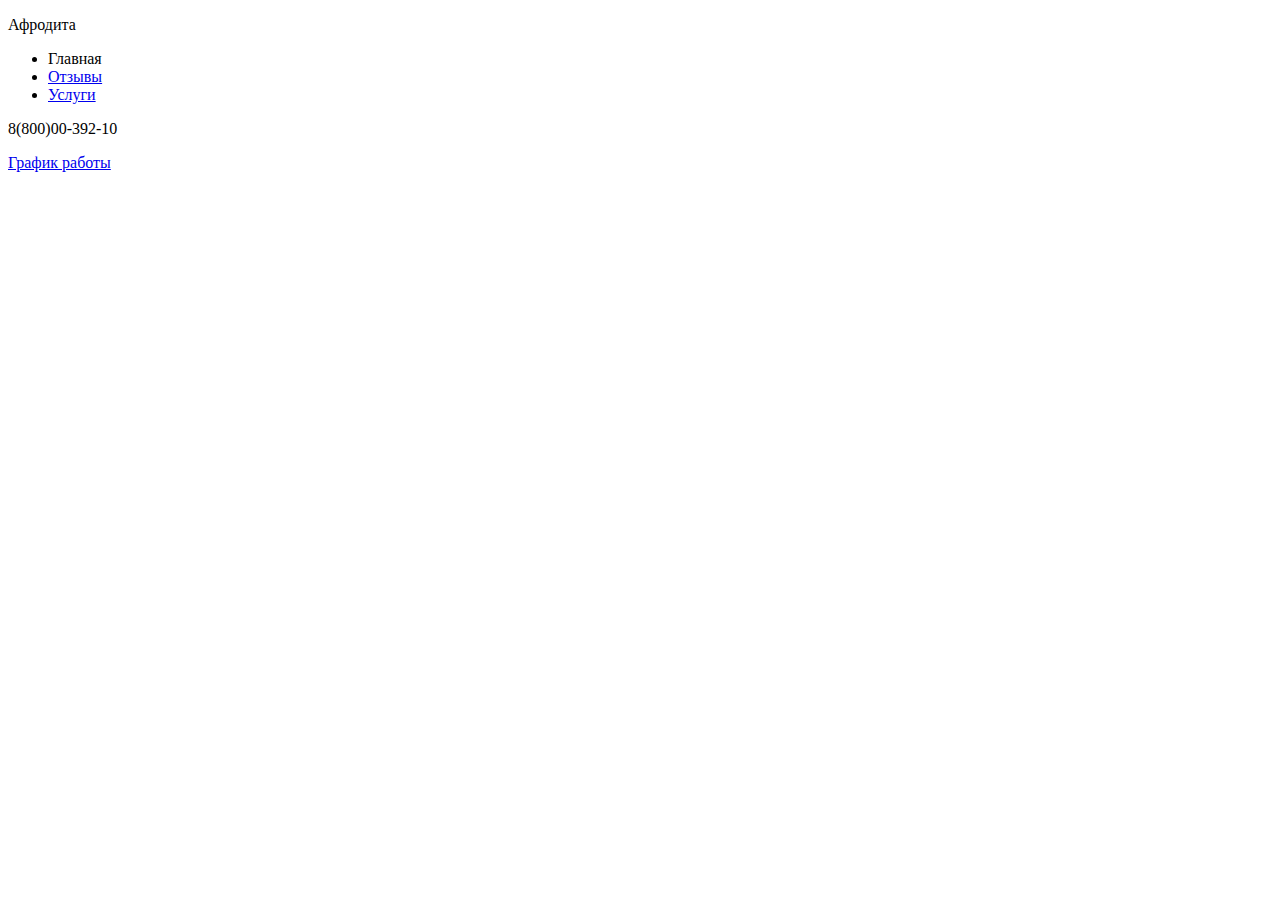
==== Afrodita/index.html @ c86692dd "+ fonts" ====
<!DOCTYPE html>
<html lang="ru">
<head>
    <meta charset="UTF-8">
    <title>Afrodita Fitness Club</title>
</head>
<body>
    <header>
        <p>Афродита</p>
        <nav>
            
            <ul>
                <li>Главная</li>
                <li><a href="comments.html">Отзывы</a></li>
                <li><a href="servises.html">Услуги</a></li>
            </ul>
        </nav>
        <div class="contacts">
            <p>8(800)00-392-10</p>
            <a href="#">График работы</a>
        </div>
    </header>
    


    <main>
        <!---->
    </maim>



    <footer>
        <!---->
    </footer>
</body>
</html>
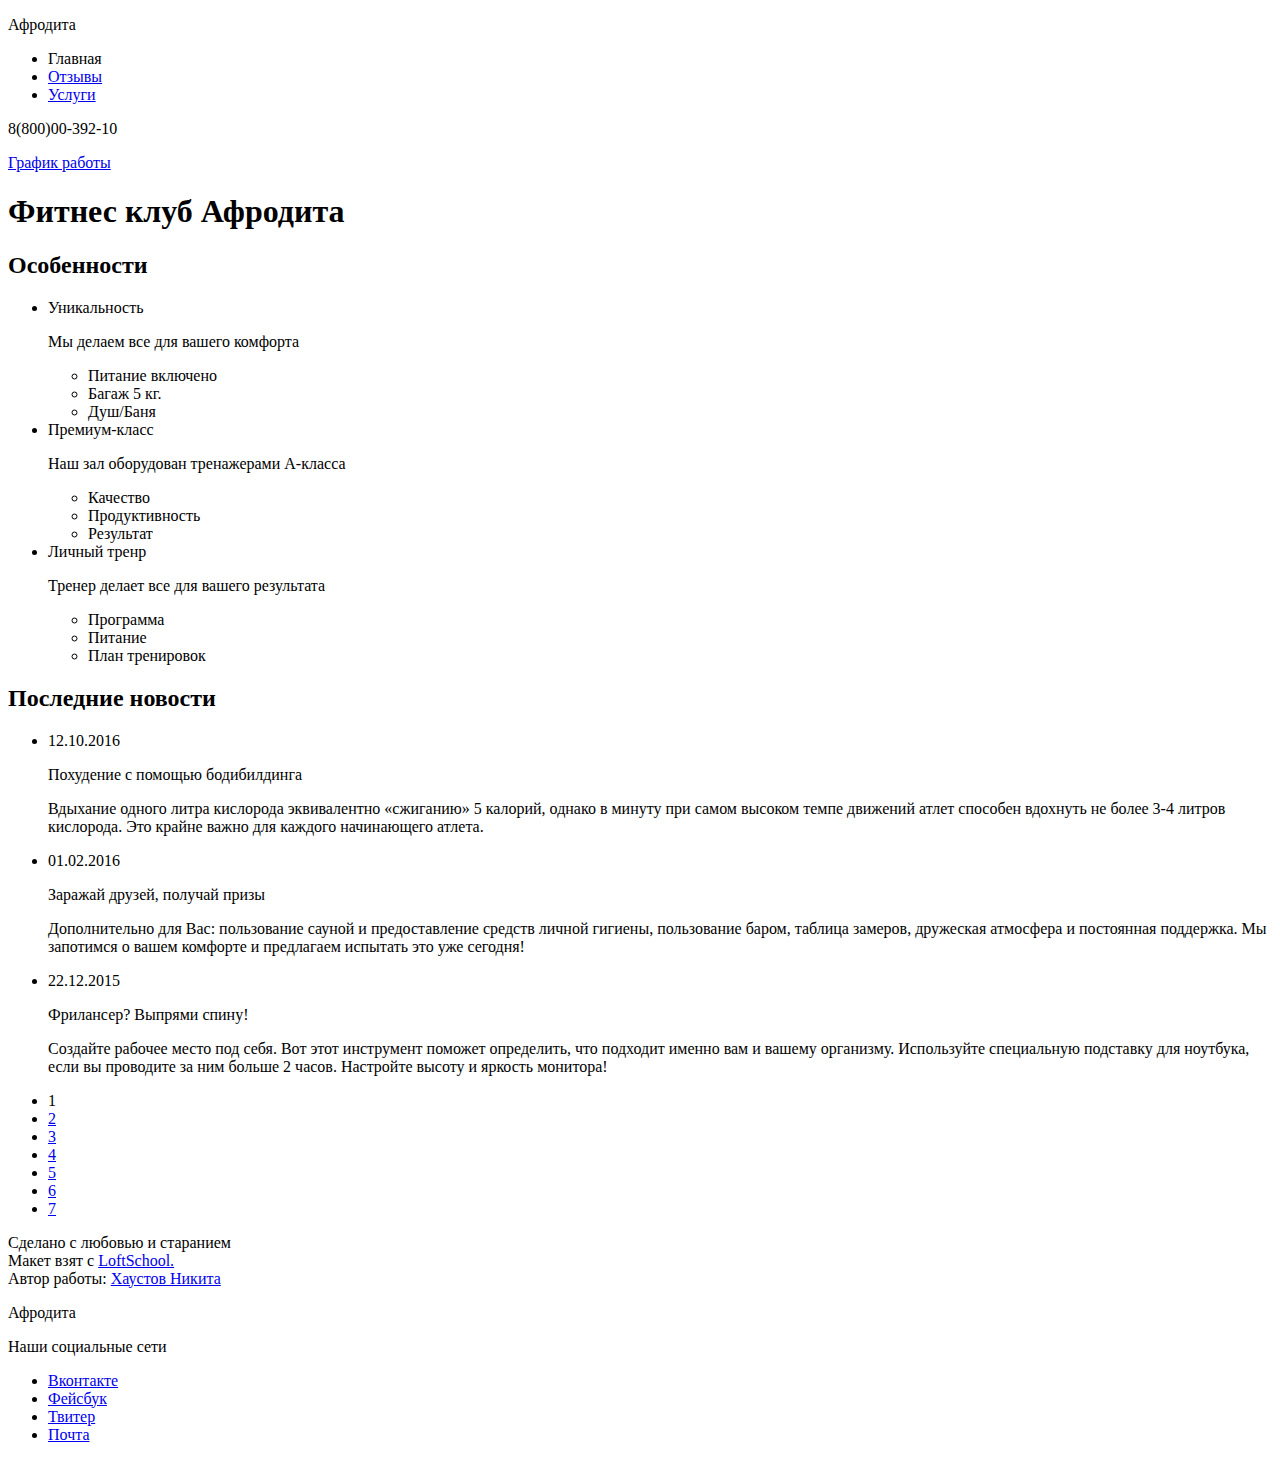
==== commit 50fc42dc: "markup" ====
--- a/Afrodita/index.html
+++ b/Afrodita/index.html
@@ -2,35 +2,120 @@
 <html lang="ru">
 <head>
     <meta charset="UTF-8">
+    <link href="https://fonts.googleapis.com/css2?family=Roboto:ital,wght@0,300;0,700;1,400&display=swap" rel="stylesheet">
     <title>Afrodita Fitness Club</title>
+    
 </head>
 <body>
     <header>
+        <div class="wrapper">
         <p>Афродита</p>
         <nav>
             
             <ul>
                 <li>Главная</li>
                 <li><a href="comments.html">Отзывы</a></li>
-                <li><a href="servises.html">Услуги</a></li>
+                <li><a href="services.html">Услуги</a></li>
             </ul>
         </nav>
         <div class="contacts">
             <p>8(800)00-392-10</p>
             <a href="#">График работы</a>
         </div>
+        </div>
     </header>
     
 
 
     <main>
-        <!---->
+        <h1>Фитнес клуб Афродита</h1>
+        <!-- Тут будет банер -->
+
+        <section>
+        <h2>Особенности</h2>
+        
+        <ul>
+            <li>Уникальность</li>
+            <p>Мы делаем все для вашего комфорта</p>
+               <ul> 
+                <li>Питание включено</li>
+                <li>Багаж 5 кг.</li>
+                <li>Душ/Баня</li>
+                </ul>
+            
+            <li>Премиум-класс</li>
+            <p>Наш зал оборудован тренажерами А-класса</p>
+            <ul>
+                <li>Качество</li>
+                <li>Продуктивность</li>
+                <li>Результат</li>
+            </ul>
+
+            <li>Личный тренр</li>
+            <p>Тренер делает все для вашего результата</p>
+            <ul>
+                <li>Программа</li>
+                <li>Питание</li>
+                <li>План тренировок</li>
+            </ul>
+        </ul>
+        </section>
+
+        <section>
+            <h2>Последние новости</h2>
+            <ul>
+                <li>
+                    <time datetime="2016-10-12">12.10.2016</time>
+                    <p>Похудение с помощью бодибилдинга</p>
+                    <p>Вдыхание одного литра кислорода эквивалентно «сжиганию» 5 калорий, 
+                        однако в минуту при самом высоком темпе движений атлет способен вдохнуть не более 3-4 литров кислорода. 
+                        Это крайне важно для каждого начинающего атлета.</p>
+                </li>
+
+                <li>
+                    <time datetime="2016-02-01">01.02.2016</time>
+                    <p>Заражай друзей, получай призы</p>
+                    <p>Дополнительно для Вас: пользование сауной и предоставление средств личной гигиены, пользование баром, 
+                        таблица замеров, дружеская атмосфера и постоянная поддержка. Мы запотимся о вашем комфорте и предлагаем испытать это уже сегодня!</p>
+                </li>
+
+                <li>
+                    <time datetime="2015-22-12">22.12.2015</time>
+                    <p>Фрилансер? Выпрями спину!</p>
+                    <p>Создайте рабочее место под себя. Вот этот инструмент поможет определить, что подходит именно вам и вашему организму. 
+                        Используйте специальную подставку для ноутбука, если вы проводите за ним больше 2 часов. Настройте высоту и яркость монитора! </p>
+                </li>
+            </ul>
+        </section>
+        <ul class="pagination-list">
+            <li class="pagination-item-current"><a>1</a></li>
+            <li class="pagination-item"><a href="#">2</a></li>
+            <li class="pagination-item"><a href="#">3</a></li>
+            <li class="pagination-item"><a href="#">4</a></li>
+            <li class="pagination-item"><a href="#">5</a></li>
+            <li class="pagination-item"><a href="#">6</a></li>
+            <li class="pagination-item"><a href="#">7</a></li>
+          </ul>
     </maim>
 
 
 
     <footer>
-        <!---->
+        <p>
+            Сделано с любовью и старанием<br>
+            Макет взят с <a href="https://loftschool.com/">LoftSchool.</a><br>
+            Автор работы: <a href="https://www.instagram.com/knockylone/">Хаустов Никита</a>    
+        </p>
+        <p>Афродита</p>
+        <div>
+        <p>Наши социальные сети</p>
+        <ul>
+            <li><a href="#">Вконтакте</a></li>
+            <li><a href="#">Фейсбук</a></li>
+            <li><a href="#">Твитер</a></li>
+            <li><a href="#">Почта</a></li>
+        </ul>
+        </div>
     </footer>
 </body>
 </html>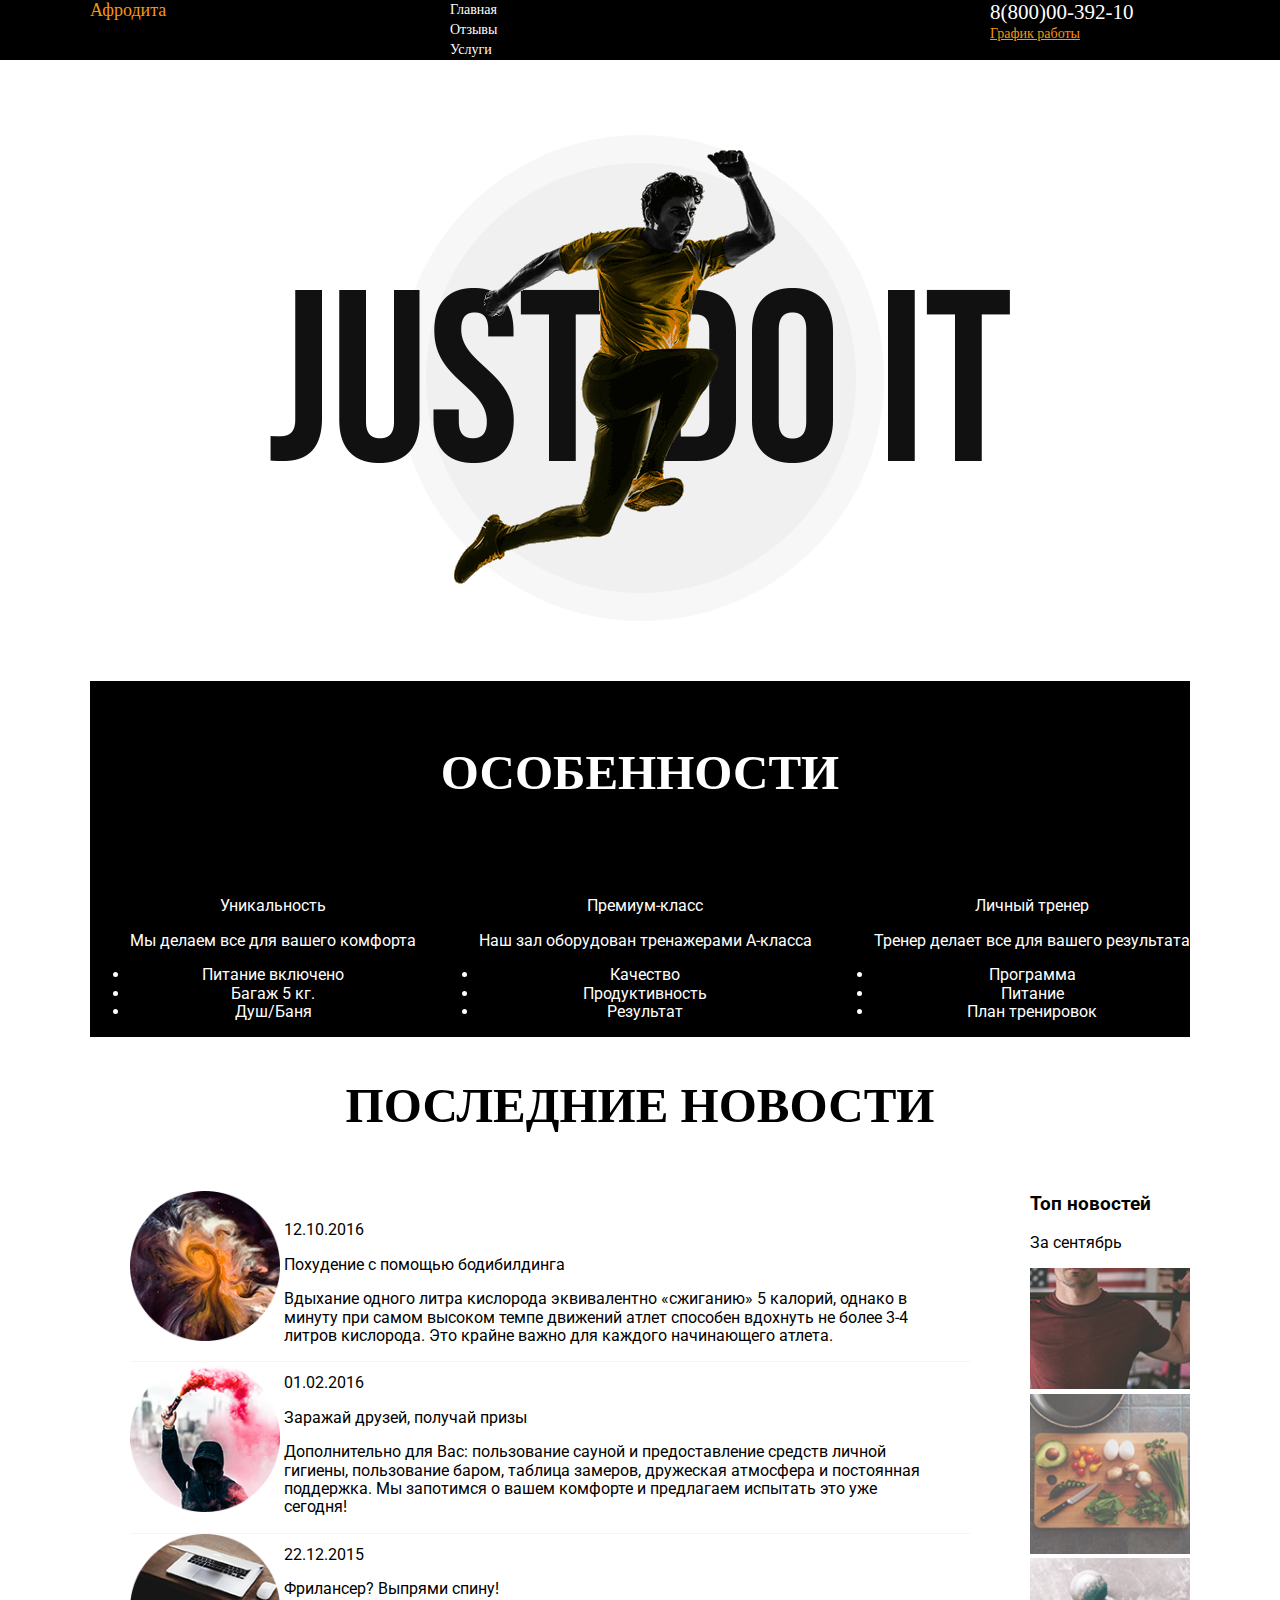
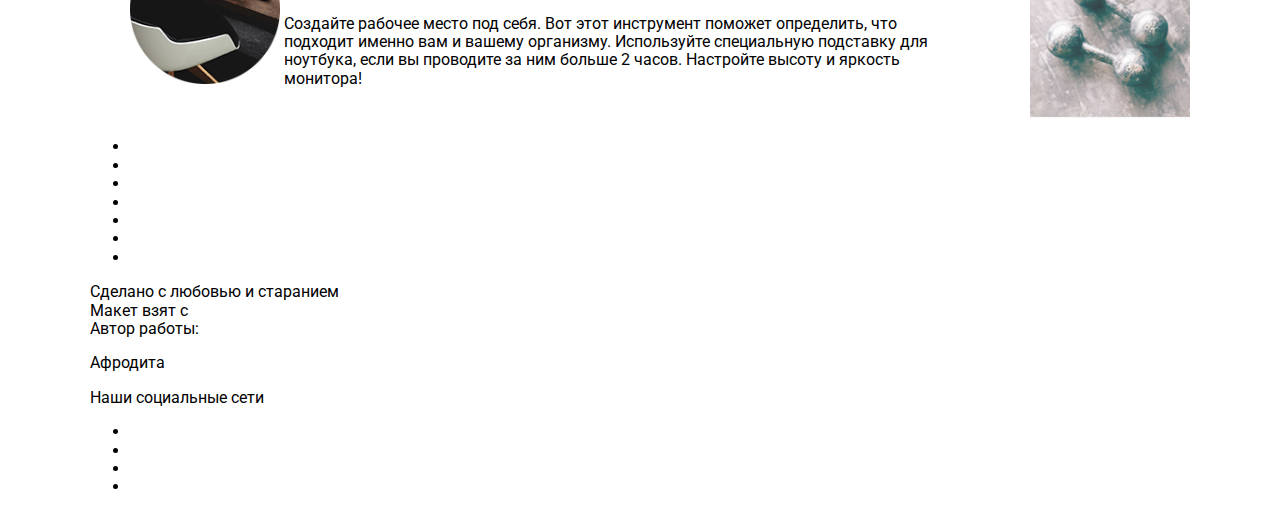
==== commit 835ce40c: "fix" ====
--- a/Afrodita/index.html
+++ b/Afrodita/index.html
@@ -3,17 +3,24 @@
 <head>
     <meta charset="UTF-8">
     <link href="https://fonts.googleapis.com/css2?family=Roboto:ital,wght@0,300;0,700;1,400&display=swap" rel="stylesheet">
+
+    <link href="/Afrodita/css/normalize.css" rel="stylesheet">
+    <link href="/Afrodita/css/style.css" rel="stylesheet">
     <title>Afrodita Fitness Club</title>
     
 </head>
 <body>
-    <header>
-        <div class="wrapper">
-        <p>Афродита</p>
-        <nav>
+    <header class="main-header">
+        
+        <div class="main-nav-wrapper">
+        <div class="container">
+            <div class="logotype">
+            <p class="logo-text">Афродита</p>
+            </div>
+        <nav class="main-navigation">
             
-            <ul>
-                <li>Главная</li>
+            <ul class="site-navigation">
+                <li><a href="index.html">Главная</a></li>
                 <li><a href="comments.html">Отзывы</a></li>
                 <li><a href="services.html">Услуги</a></li>
             </ul>
@@ -23,69 +30,96 @@
             <a href="#">График работы</a>
         </div>
         </div>
+        </div>  
     </header>
     
 
 
-    <main>
-        <h1>Фитнес клуб Афродита</h1>
-        <!-- Тут будет банер -->
+    <main class="container">
+        <h1 class="visually-hidden">Фитнес клуб Афродита</h1>
+        
+        <img class="fig" src="/Afrodita/img/Image.png" alt="Банер Клуба">
 
-        <section>
+        <section class="black-bg">
         <h2>Особенности</h2>
         
-        <ul>
-            <li>Уникальность</li>
+        <div class="feature-list-wrapper">
+        <ul class="feature-list">
+            <p>Уникальность</p>
             <p>Мы делаем все для вашего комфорта</p>
-               <ul> 
-                <li>Питание включено</li>
-                <li>Багаж 5 кг.</li>
-                <li>Душ/Баня</li>
-                </ul>
-            
-            <li>Премиум-класс</li>
+            <li>Питание включено</li>
+            <li>Багаж 5 кг.</li>
+            <li>Душ/Баня</li>
+        </ul>
+        <ul class="feature-list">
+            <p>Премиум-класс</p>
             <p>Наш зал оборудован тренажерами А-класса</p>
-            <ul>
-                <li>Качество</li>
-                <li>Продуктивность</li>
-                <li>Результат</li>
-            </ul>
+            <li>Качество</li>
+            <li>Продуктивность</li>
+            <li>Результат</li>
+        </ul>
+        <ul class="feature-list">
+            <p>Личный тренер</p>
+            <p>Тренер делает все для вашего результата</p>
+            <li>Программа</li>
+            <li>Питание</li>
+            <li>План тренировок</li>
+        </ul>
+        </div>
 
-            <li>Личный тренр</li>
-            <p>Тренер делает все для вашего результата</p>
-            <ul>
-                <li>Программа</li>
-                <li>Питание</li>
-                <li>План тренировок</li>
-            </ul>
-        </ul>
         </section>
 
-        <section>
+        <section class="news">
             <h2>Последние новости</h2>
-            <ul>
-                <li>
+            <div class="index-columns">
+            <section class="last-news">
+            <ul class="last-news__list">
+                <li class="last-news__item">
+                    <div class="news-block__img">
+                    <img src="/Afrodita/img/Layer 6.png" alt="картинка новости" width="150" height="150">
+                    </div>
+                    <div class="news-block__text">
                     <time datetime="2016-10-12">12.10.2016</time>
                     <p>Похудение с помощью бодибилдинга</p>
                     <p>Вдыхание одного литра кислорода эквивалентно «сжиганию» 5 калорий, 
                         однако в минуту при самом высоком темпе движений атлет способен вдохнуть не более 3-4 литров кислорода. 
                         Это крайне важно для каждого начинающего атлета.</p>
+                    </div>
                 </li>
 
-                <li>
+                <li class="last-news__item">
+                    <div class="news-block__img">
+                    <img src="/Afrodita/img/Layer 7.png" alt="картинка новости" width="150" height="150">
+                    </div>
+                    <div class="news-block__text">
                     <time datetime="2016-02-01">01.02.2016</time>
                     <p>Заражай друзей, получай призы</p>
                     <p>Дополнительно для Вас: пользование сауной и предоставление средств личной гигиены, пользование баром, 
                         таблица замеров, дружеская атмосфера и постоянная поддержка. Мы запотимся о вашем комфорте и предлагаем испытать это уже сегодня!</p>
+                    </div>
                 </li>
 
-                <li>
+                <li class="last-news__item">
+                    <div class="news-block__img">
+                    <img src="/Afrodita/img/Layer 9.png" alt="картинка новости" width="150" height="150">
+                    </div>
+                    <div class="news-block__text">
                     <time datetime="2015-22-12">22.12.2015</time>
                     <p>Фрилансер? Выпрями спину!</p>
                     <p>Создайте рабочее место под себя. Вот этот инструмент поможет определить, что подходит именно вам и вашему организму. 
                         Используйте специальную подставку для ноутбука, если вы проводите за ним больше 2 часов. Настройте высоту и яркость монитора! </p>
+                    </div>
                 </li>
             </ul>
+            </section>
+            <section class="top-news">
+            <h3>Топ новостей</h3>
+            <p>За сентябрь</p>
+            <img src="/Afrodita/img/Layer 10.png">
+            <img src="/Afrodita/img/Layer 11.png">
+            <img src="/Afrodita/img/Layer 12.png">
+            </section>
+            </div>
         </section>
         <ul class="pagination-list">
             <li class="pagination-item-current"><a>1</a></li>
--- a/Afrodita/css/style.css
+++ b/Afrodita/css/style.css
@@ -0,0 +1,230 @@
+
+@font-face {
+    font-family: 'gora_free';
+    src: url('/Afrodita/fonts/gora-free-webfont.woff2') format('woff2'),
+         url('/Afrodita/fonts/gora-free-webfont.woff') format('woff');
+    font-weight: normal;
+    font-style: normal;
+    font-display: optional;
+}
+
+@font-face {
+    font-family: 'open_sansbold';
+    src: url('/Afrodita/fonts/opensans-bold-webfont.woff2') format('woff2'),
+         url('/Afrodita/fonts/opensans-bold-webfont.woff') format('woff');
+    font-weight: bold;
+    font-style: normal;
+    font-display: optional;
+}
+
+@font-face {
+    font-family: 'open_sanslight';
+    src: url('/Afrodita/fonts/opensans-light-webfont.woff2') format('woff2'),
+         url('/Afrodita/fonts/opensans-light-webfont.woff') format('woff');
+    font-weight: 300;
+    font-style: normal;
+    font-display: optional;
+}
+
+@font-face {
+    font-family: 'open_sanslight_italic';
+    src: url('/Afrodita/fonts/opensans-lightitalic-webfont.woff2') format('woff2'),
+         url('/Afrodita/fonts/opensans-lightitalic-webfont.woff') format('woff');
+    font-weight: 300;
+    font-style: italic;
+    font-display: optional;
+}
+
+body {
+    margin: 0;
+    padding: 0;
+
+    font-family: 'Roboto', sans-serif;
+    -webkit-font-smoothing: antialiased;
+    -moz-osx-font-smoothing: grayscale;
+}
+
+.visually-hidden:not(:focus):not(:active) {
+    position: absolute;
+  
+    width: 1px;
+    height: 1px;
+    margin: -1px;
+    border: 0;
+    padding: 0;
+  
+    white-space: nowrap;
+  
+    clip-path: inset(100%);
+    clip: rect(0, 0, 0, 0);
+    overflow: hidden;
+  }
+
+
+/* Header */
+
+.main-header {
+    margin-bottom: 75px;
+    background-color: #000000;
+}
+
+.logotype {
+    width: 200px;
+}
+
+.logo-text {
+    font-family: 'gora_free';
+    color: #f89513;
+    font-size: 18px;
+    margin: 0;
+}
+
+a {
+    text-decoration: none;
+    color: #ffffff; 
+}
+
+.main-navigation {
+    font-family: 'open_sansbold';
+    font-size: 14px;
+    line-height: 20px; 
+
+    width: 380px;
+}
+
+.site-navigation {
+    list-style-type: none;
+    
+    margin: 0;
+    padding: 0;
+}
+
+.site-navigation a:hover,
+.site-navigation a:focus {
+    color: #f89513;
+}
+
+.contacts {
+    width: 200px;
+}
+
+.contacts p {
+    font-family: 'open_sansbold';
+    font-size: 21px;
+    color: #ffffff;
+
+    margin: 0;
+    padding: 0;
+}
+
+.contacts a {
+    font-family: 'open_sansbold';
+    text-decoration: underline;
+    color: #f89513;
+    font-size: 14px;
+}
+
+.main-nav-wrapper {
+    width: 100%;
+    margin-bottom: 20px;
+}
+
+.container {
+    width: 1100px;
+    margin: 0 auto;
+    padding: 0 10px;
+}
+
+.main-nav-wrapper .container {
+    display: flex;
+    justify-content: space-between;
+}
+
+/* .main-header-nav {
+    display: flex;
+    flex-direction: column;
+} */
+
+.fig {
+    display: block;
+    margin: 0 auto;
+    margin-bottom: 60px;
+}
+
+/* Features */
+.black-bg {
+    background-color: #000000;
+} 
+
+.black-bg h2 {
+    color: #ffffff;
+    text-align: center;
+    font-family: 'open_sansbold';
+    font-size: 49px;
+    text-transform: uppercase;
+    padding-top: 64px;
+    padding-bottom: 64px;
+    margin: 0;
+    ;
+}
+
+.features-list {
+    margin: 0;
+    padding: 0;
+    width: 350px;
+}
+
+.feature-list-wrapper {
+    display: flex;
+    justify-content: space-between;
+
+
+    text-align: center;
+    color: #ffffff;
+    list-style: none;
+}
+
+
+/* Блок новости */
+
+.index-columns {
+    display: flex;
+    justify-content: space-between;
+}
+
+.news h2 {
+    text-align: center;
+    font-family: 'open_sansbold';
+    font-size: 49px;
+    text-transform: uppercase;
+}
+
+.last-news {
+    width: 880px;
+}
+
+.last-news__item {
+    list-style: none;
+    border-bottom: 1px solid #f5f5f5;
+}
+
+.last-news__item:last-child {
+    border-bottom: none;
+}
+
+.news-block__img {
+ display: inline-block;
+}
+
+.news-block__text {
+    display: inline-block;
+    width: 650px;
+}
+
+.top-news {
+    width: 160px;
+}
+
+
+
+
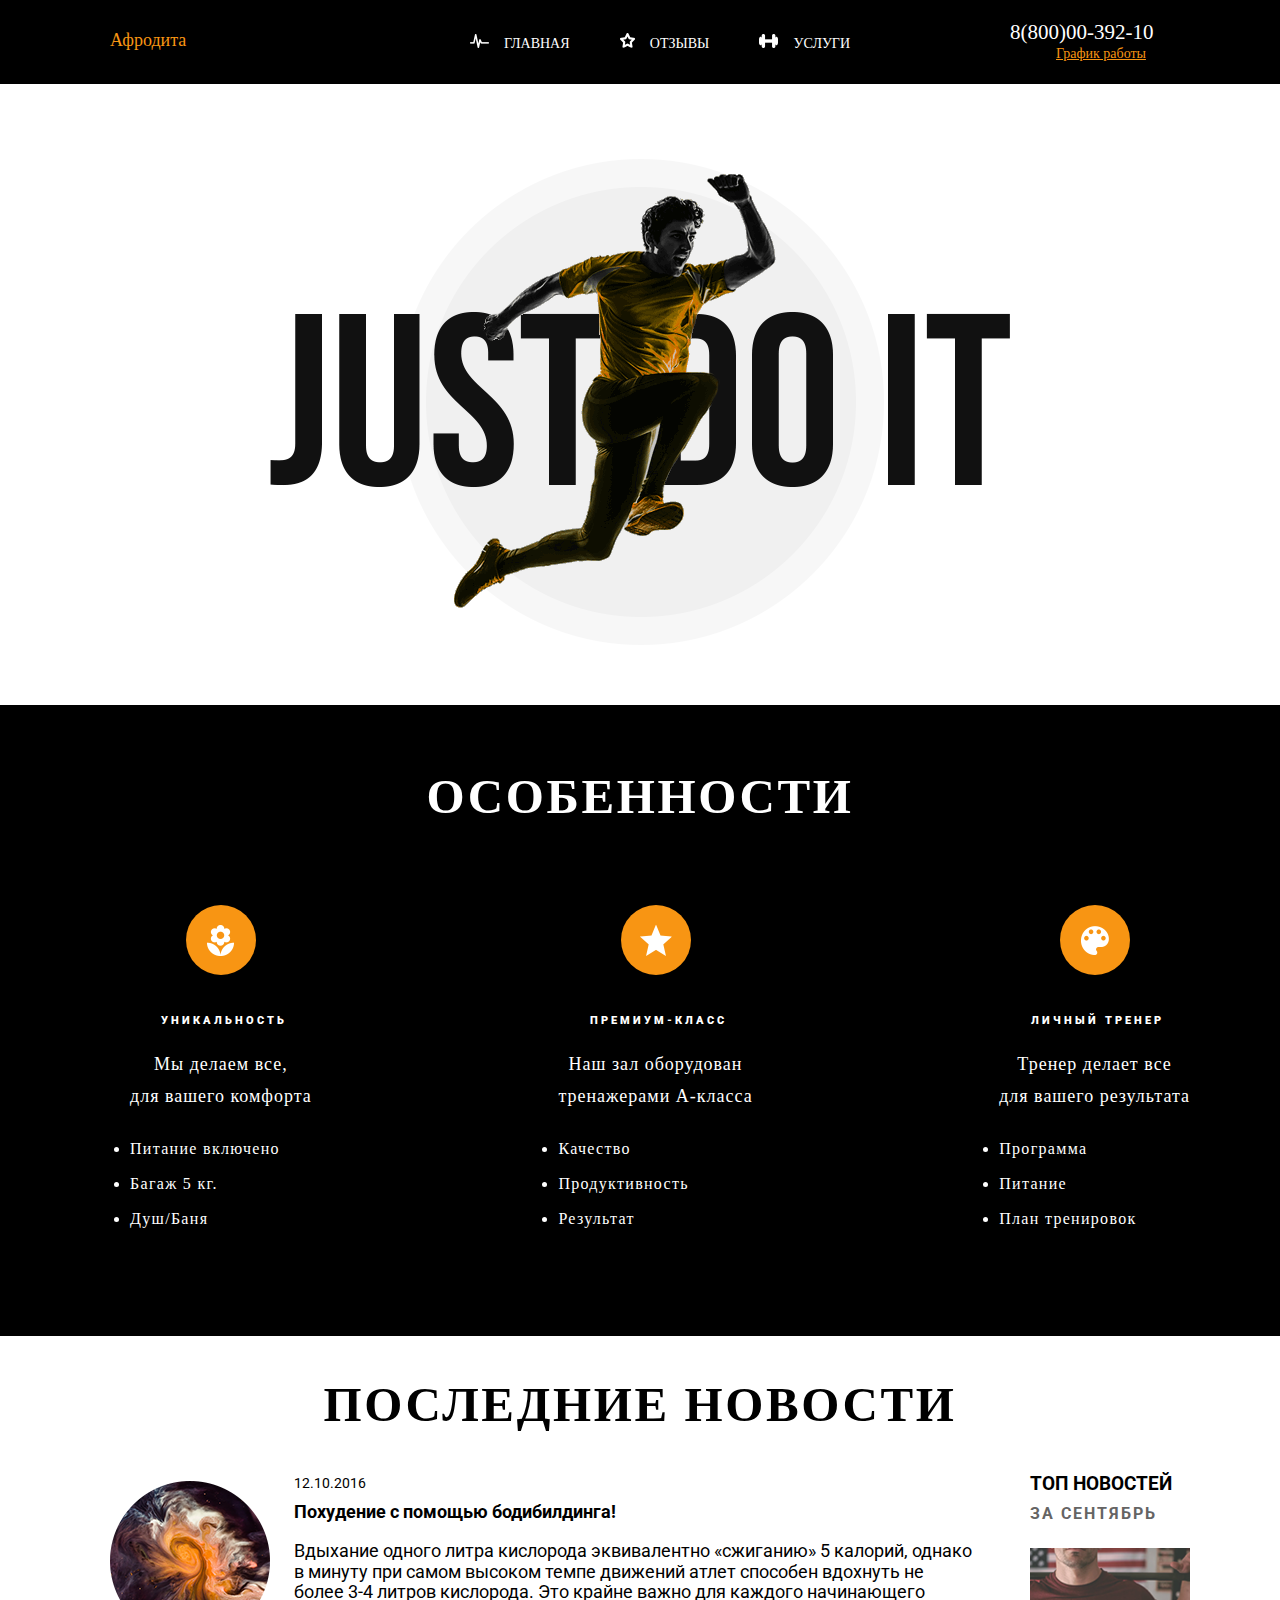
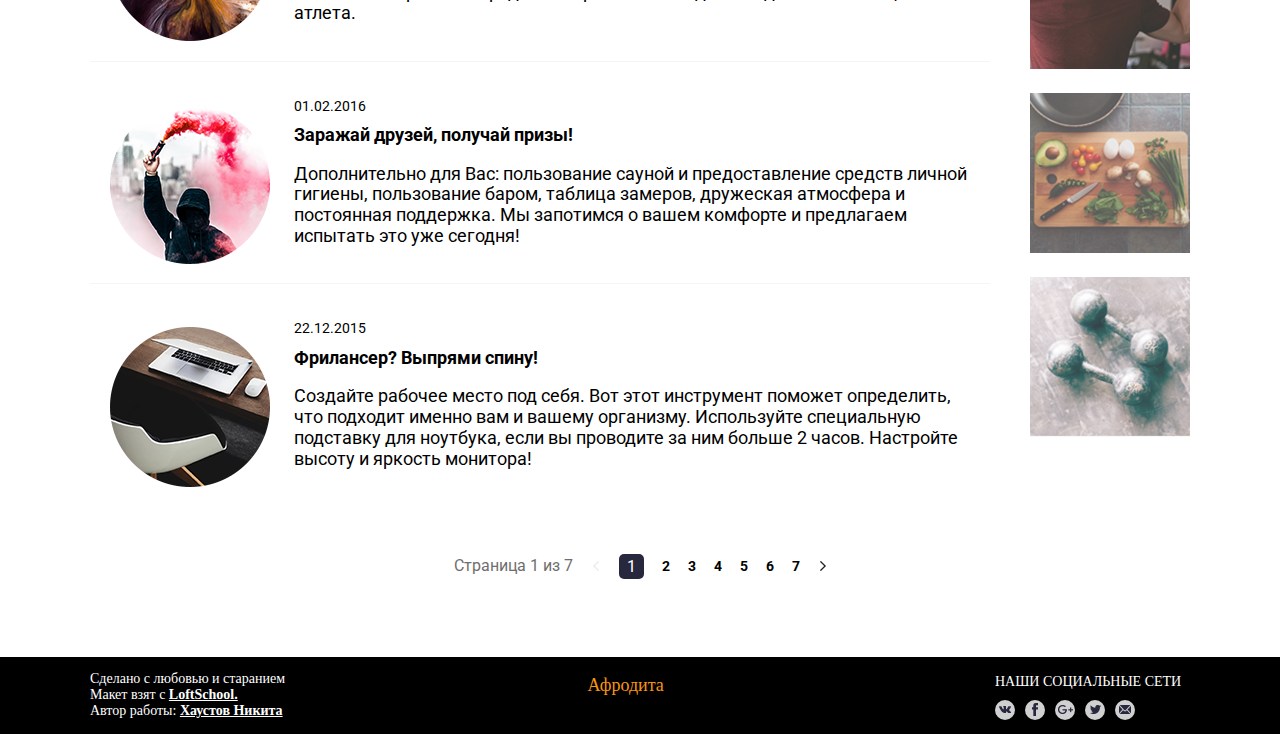
==== commit 2ce80c82: "fix" ====
--- a/Afrodita/index.html
+++ b/Afrodita/index.html
@@ -20,9 +20,17 @@
         <nav class="main-navigation">
             
             <ul class="site-navigation">
-                <li><a href="index.html">Главная</a></li>
-                <li><a href="comments.html">Отзывы</a></li>
-                <li><a href="services.html">Услуги</a></li>
+                <li>
+                  <a href="index.html"><svg xmlns="http://www.w3.org/2000/svg" xmlns:xlink="http://www.w3.org/1999/xlink" width="19" height="14" viewBox="0 0 19 14">
+                    <image id="main_icon" width="19" height="14" xlink:href="[data-uri]"/>
+                  </svg><span>Главная</span></a></li>
+                <li>
+                     <a href="comments.html"><svg xmlns="http://www.w3.org/2000/svg" xmlns:xlink="http://www.w3.org/1999/xlink" width="15" height="15" viewBox="0 0 15 15">
+                        <image id="feed_icon" width="15" height="15" xlink:href="[data-uri]"/>
+                        </svg><span>Отзывы</span></a></li>
+                <li><a href="services.html"><svg xmlns="http://www.w3.org/2000/svg" xmlns:xlink="http://www.w3.org/1999/xlink" width="19" height="14" viewBox="0 0 19 14">
+                    <image id="service_icon" width="19" height="14" xlink:href="[data-uri]"/>
+                  </svg><span>Услуги</span></a></li>
             </ul>
         </nav>
         <div class="contacts">
@@ -35,52 +43,56 @@
     
 
 
-    <main class="container">
+    <main>
         <h1 class="visually-hidden">Фитнес клуб Афродита</h1>
         
         <img class="fig" src="/Afrodita/img/Image.png" alt="Банер Клуба">
 
         <section class="black-bg">
         <h2>Особенности</h2>
-        
+        <div class="container">
         <div class="feature-list-wrapper">
         <ul class="feature-list">
-            <p>Уникальность</p>
-            <p>Мы делаем все для вашего комфорта</p>
-            <li>Питание включено</li>
-            <li>Багаж 5 кг.</li>
-            <li>Душ/Баня</li>
+            <div class="features-circle features-circle__unique"></div>
+            <p class="feature-list__header">Уникальность</p>
+            <p class="feature-list-desc">Мы делаем все,<br> для вашего комфорта</p>
+            <li class="feature-item">Питание включено</li>
+            <li class="feature-item">Багаж 5 кг.</li>
+            <li class="feature-item">Душ/Баня</li>
         </ul>
         <ul class="feature-list">
-            <p>Премиум-класс</p>
-            <p>Наш зал оборудован тренажерами А-класса</p>
-            <li>Качество</li>
-            <li>Продуктивность</li>
-            <li>Результат</li>
+            <div class="features-circle features-circle__vip"></div>
+            <p class="feature-list__header">Премиум-класс</p>
+            <p class="feature-list-desc">Наш зал оборудован<br> тренажерами А-класса</p>
+            <li class="feature-item">Качество</li>
+            <li class="feature-item">Продуктивность</li>
+            <li class="feature-item">Результат</li>
         </ul>
         <ul class="feature-list">
-            <p>Личный тренер</p>
-            <p>Тренер делает все для вашего результата</p>
-            <li>Программа</li>
-            <li>Питание</li>
-            <li>План тренировок</li>
-        </ul>
-        </div>
-
+            <div class="features-circle features-circle__trainer"></div>
+            <p class="feature-list__header">Личный тренер</p>
+            <p class="feature-list-desc">Тренер делает все<br> для вашего результата</p>
+            <li class="feature-item">Программа</li>
+            <li class="feature-item">Питание</li>
+            <li class="feature-item">План тренировок</li>
+        </ul>
+        </div>
+        </div>
         </section>
 
         <section class="news">
             <h2>Последние новости</h2>
-            <div class="index-columns">
+            
+            <div class="index-columns container">
             <section class="last-news">
             <ul class="last-news__list">
                 <li class="last-news__item">
                     <div class="news-block__img">
-                    <img src="/Afrodita/img/Layer 6.png" alt="картинка новости" width="150" height="150">
+                    <img src="/Afrodita/img/Layer 6.png" alt="картинка новости" width="160" height="160">
                     </div>
                     <div class="news-block__text">
                     <time datetime="2016-10-12">12.10.2016</time>
-                    <p>Похудение с помощью бодибилдинга</p>
+                    <p class="news-block__heading">Похудение с помощью бодибилдинга!</p>
                     <p>Вдыхание одного литра кислорода эквивалентно «сжиганию» 5 калорий, 
                         однако в минуту при самом высоком темпе движений атлет способен вдохнуть не более 3-4 литров кислорода. 
                         Это крайне важно для каждого начинающего атлета.</p>
@@ -89,11 +101,11 @@
 
                 <li class="last-news__item">
                     <div class="news-block__img">
-                    <img src="/Afrodita/img/Layer 7.png" alt="картинка новости" width="150" height="150">
+                    <img src="/Afrodita/img/Layer 7.png" alt="картинка новости" width="160" height="160">
                     </div>
                     <div class="news-block__text">
                     <time datetime="2016-02-01">01.02.2016</time>
-                    <p>Заражай друзей, получай призы</p>
+                    <p class="news-block__heading">Заражай друзей, получай призы!</p>
                     <p>Дополнительно для Вас: пользование сауной и предоставление средств личной гигиены, пользование баром, 
                         таблица замеров, дружеская атмосфера и постоянная поддержка. Мы запотимся о вашем комфорте и предлагаем испытать это уже сегодня!</p>
                     </div>
@@ -101,16 +113,17 @@
 
                 <li class="last-news__item">
                     <div class="news-block__img">
-                    <img src="/Afrodita/img/Layer 9.png" alt="картинка новости" width="150" height="150">
+                    <img src="/Afrodita/img/Layer 9.png" alt="картинка новости" width="160" height="160">
                     </div>
                     <div class="news-block__text">
                     <time datetime="2015-22-12">22.12.2015</time>
-                    <p>Фрилансер? Выпрями спину!</p>
+                    <p class="news-block__heading">Фрилансер? Выпрями спину!</p>
                     <p>Создайте рабочее место под себя. Вот этот инструмент поможет определить, что подходит именно вам и вашему организму. 
                         Используйте специальную подставку для ноутбука, если вы проводите за ним больше 2 часов. Настройте высоту и яркость монитора! </p>
                     </div>
                 </li>
             </ul>
+            
             </section>
             <section class="top-news">
             <h3>Топ новостей</h3>
@@ -120,8 +133,21 @@
             <img src="/Afrodita/img/Layer 12.png">
             </section>
             </div>
+
         </section>
         <ul class="pagination-list">
+            <div class="pagination-item_list"><p>Страница 1 из 7</p></div>
+            <svg xmlns="http://www.w3.org/2000/svg" xmlns:xlink="http://www.w3.org/1999/xlink" width="6" height="10" viewBox="0 0 6 10">
+                <defs>
+                  <style>
+                    .cls-1 {
+                      opacity: 0.3;
+                    }
+                  </style>
+                </defs>
+                <image id="Vector_Smart_Object" data-name="Vector Smart Object" class="cls-1" width="6" height="10" xlink:href="[data-uri]"/>
+              </svg>
+              
             <li class="pagination-item-current"><a>1</a></li>
             <li class="pagination-item"><a href="#">2</a></li>
             <li class="pagination-item"><a href="#">3</a></li>
@@ -129,26 +155,68 @@
             <li class="pagination-item"><a href="#">5</a></li>
             <li class="pagination-item"><a href="#">6</a></li>
             <li class="pagination-item"><a href="#">7</a></li>
-          </ul>
+            <svg xmlns="http://www.w3.org/2000/svg" xmlns:xlink="http://www.w3.org/1999/xlink" width="6" height="10" viewBox="0 0 6 10">
+                <image id="Vector_Smart_Object" data-name="Vector Smart Object" width="6" height="10" xlink:href="[data-uri]"/>
+              </svg>
+              
+        </ul>
     </maim>
 
 
 
-    <footer>
+    <footer class="main-footer">
+        <div class="main-footer-wrapper">
+        <div class="container">
+        <div class="footer-contacts">
         <p>
             Сделано с любовью и старанием<br>
             Макет взят с <a href="https://loftschool.com/">LoftSchool.</a><br>
             Автор работы: <a href="https://www.instagram.com/knockylone/">Хаустов Никита</a>    
         </p>
-        <p>Афродита</p>
-        <div>
+        </div>
+        <div class="footer-logo"><p>Афродита</p></div>
+        <div class="footer-social">
         <p>Наши социальные сети</p>
         <ul>
-            <li><a href="#">Вконтакте</a></li>
-            <li><a href="#">Фейсбук</a></li>
-            <li><a href="#">Твитер</a></li>
-            <li><a href="#">Почта</a></li>
-        </ul>
+            <li>
+                <a class="social-button" href="#"><span class="visually-hidden">Вконтакте</span>
+                    <svg xmlns="http://www.w3.org/2000/svg" xmlns:xlink="http://www.w3.org/1999/xlink" width="12" height="7" viewBox="0 0 12 7">
+                        <image id="vk" width="12" height="7" xlink:href="[data-uri]"/>
+                      </svg>
+                      </a>
+            </li>
+            <li>
+                <a class="social-button" href="#"><span class="visually-hidden">Google+</span>
+                    <svg xmlns="http://www.w3.org/2000/svg" xmlns:xlink="http://www.w3.org/1999/xlink" width="6" height="13" viewBox="0 0 6 13">
+                        <image id="fb" width="6" height="13" xlink:href="[data-uri]"/>
+                      </svg>
+                      </a>
+            </li>
+            <li>
+                <a class="social-button" href="#"><span class="visually-hidden">Твитер</span>
+                    <svg xmlns="http://www.w3.org/2000/svg" xmlns:xlink="http://www.w3.org/1999/xlink" width="15" height="9" viewBox="0 0 15 9">
+                        <image id="google" width="15" height="9" xlink:href="[data-uri]"/>
+                      </svg>
+                      
+                      </a>
+            </li>
+            <li>
+                <a class="social-button" href="#"><span class="visually-hidden">Твитер</span>
+                    <svg xmlns="http://www.w3.org/2000/svg" xmlns:xlink="http://www.w3.org/1999/xlink" width="11" height="9" viewBox="0 0 11 9">
+                        <image id="twitter" width="11" height="9" xlink:href="[data-uri]"/>
+                      </svg>
+                      </a>
+            </li>
+            <li>
+                <a class="social-button" href="#"><span class="visually-hidden">Почта</span>
+                    <svg xmlns="http://www.w3.org/2000/svg" xmlns:xlink="http://www.w3.org/1999/xlink" width="12" height="9" viewBox="0 0 12 9">
+                        <image id="mail" width="12" height="9" xlink:href="[data-uri]"/>
+                      </svg>
+                      </a>
+            </li>
+        </ul>
+        </div>
+        </div>
         </div>
     </footer>
 </body>
--- a/Afrodita/css/style.css
+++ b/Afrodita/css/style.css
@@ -70,6 +70,9 @@
 
 .logotype {
     width: 200px;
+    margin-bottom: 30px;
+    margin-top: 30px;
+    margin-left: 20px;
 }
 
 .logo-text {
@@ -77,6 +80,7 @@
     color: #f89513;
     font-size: 18px;
     margin: 0;
+    padding: 0;
 }
 
 a {
@@ -88,15 +92,24 @@
     font-family: 'open_sansbold';
     font-size: 14px;
     line-height: 20px; 
-
+    text-transform: uppercase;
     width: 380px;
+    margin-top: 33px;
+    margin-bottom: 30px;
 }
 
 .site-navigation {
-    list-style-type: none;
+    display: flex;
+    justify-content: space-between;
+    align-items: center;
+    list-style: none;
     
     margin: 0;
     padding: 0;
+}   
+
+.site-navigation span {
+    margin-left: 15px;
 }
 
 .site-navigation a:hover,
@@ -104,8 +117,15 @@
     color: #f89513;
 }
 
+.site-navigation svg:focus,
+.site-navigation svg:hover {
+    fill: #f89513;
+}
+
 .contacts {
-    width: 200px;
+    width: 160px;
+    margin-top: 20px;
+    margin-right: 20px;
 }
 
 .contacts p {
@@ -122,6 +142,7 @@
     text-decoration: underline;
     color: #f89513;
     font-size: 14px;
+    margin-left: 46px;
 }
 
 .main-nav-wrapper {
@@ -165,7 +186,7 @@
     padding-top: 64px;
     padding-bottom: 64px;
     margin: 0;
-    ;
+    letter-spacing: 2.6px;
 }
 
 .features-list {
@@ -182,7 +203,62 @@
     text-align: center;
     color: #ffffff;
     list-style: none;
-}
+    padding-bottom: 84px;
+}
+
+.features-circle {
+    width: 70px;
+    height: 70px;
+
+    background-color: #f89513;
+    border-radius: 50%;
+    margin: 0 auto;
+}
+
+
+.features-circle__unique {
+    background-image: url(/Afrodita/img/flower.png);
+    background-position: center;
+    background-repeat: no-repeat;
+}
+
+.features-circle__vip {
+    background-image: url(/Afrodita/img/mark-as-favorite-star.png);
+    background-position: center;
+    background-repeat: no-repeat;
+}
+
+.features-circle__trainer {
+    background-image: url(/Afrodita/img/painter-palette.png);
+    background-position: center;
+    background-repeat: no-repeat;
+}
+
+.feature-list__header {
+    margin-top: 40px;
+    font-weight: 900;
+    font-size: 10.78px;
+    letter-spacing: 3px;
+    margin-left: 6px;
+    text-transform: uppercase;
+}
+
+.feature-list-desc {
+    font-family: 'open_sanslight';
+    margin-top: 20px;
+    font-size: 18px;
+    letter-spacing: 1px;
+    line-height: 1.8;
+}
+
+.feature-item {
+    font-family: 'open_sanslight';
+    font-size: 16px;
+    line-height: 2.2;
+    letter-spacing: 1.3px;
+    text-align: left; 
+}
+
 
 
 /* Блок новости */
@@ -197,15 +273,24 @@
     font-family: 'open_sansbold';
     font-size: 49px;
     text-transform: uppercase;
+    letter-spacing: 2.6px;
 }
 
 .last-news {
-    width: 880px;
+    width: 900px;
+    padding: 0;
+    margin: 0;
+}
+
+.last-news__list {
+    padding: 0;
+    margin: 0;
 }
 
 .last-news__item {
     list-style: none;
     border-bottom: 1px solid #f5f5f5;
+    margin-bottom: 35px;
 }
 
 .last-news__item:last-child {
@@ -213,18 +298,200 @@
 }
 
 .news-block__img {
- display: inline-block;
-}
+    padding-left: 20px;
+    display: inline-block;
+    margin-bottom: 15px;
+}
+
+
 
 .news-block__text {
     display: inline-block;
-    width: 650px;
+    width: 680px;
+    margin: 0;
+    margin-left: 20px;
+    vertical-align: bottom;
+    margin-bottom: 19px;
+}
+
+.news-block__text p {
+    font-size: 18px;
+}
+
+.news-block__heading {
+    font-family: Roboto;
+    font-weight: bold;
+
+    margin: 0;
+    padding: 0;
+    margin-top: 10px;
+}
+
+time {
+    font-size: 14px;
 }
 
 .top-news {
     width: 160px;
 }
 
-
-
-
+.top-news h3 {
+    text-transform: uppercase;
+    margin: 0;
+}
+
+.top-news p {
+    text-transform: uppercase;
+    color: #656464;
+    font-weight: bold;
+    font-weight: 700;
+    letter-spacing: 2px;
+    margin-bottom: 24px;
+    margin-top:10px;
+}
+
+.top-news img {
+    margin-bottom: 20px;
+}
+
+
+.pagination-list {
+    display: flex;
+    align-items: center;
+    justify-content: center;
+    margin: 0 auto;
+    padding: 0;
+    list-style: none;
+}
+
+.pagination-item_list {
+    color: #6f6e6e;
+    margin-right: 20px;
+}
+
+.pagination-item a {
+    font-family: Roboto;
+    font-size: 14px;
+    font-weight: 700;
+    color: #000000;
+    margin-left: 18px;
+}
+
+.pagination-item-current {
+    width: 25px;
+    height: 25px;
+
+    line-height: 25px;
+    vertical-align: middle;
+    text-align: center;
+    margin-left: 20px;
+
+    border-radius: 5px;
+    background-color: #27273e;
+}
+
+.pagination-item a:hover,
+.pagination-item a:focus {
+    color: #f9ad5f;
+}
+
+.pagination-item-current:hover,
+.pagination-item-current:focus {
+    background-color: #000000;
+    color: #f9ad5f;
+}
+
+.pagination-item:nth-child(9) {
+    margin-right: 20px;
+}
+
+
+/* Footer */
+
+.main-footer {
+    margin-top: 65px;
+    background-color:#000000;
+}
+
+.main-footer-wrapper {
+    width: 100%;
+    background-color: black;
+}
+
+.main-footer .container {
+    display: flex;
+    justify-content: space-between;
+}
+
+.footer-contacts {
+    width: 290px;
+    margin: 0;  
+    color: #ffffff 
+}
+
+.footer-contacts a {
+    font-weight: bold;
+    text-decoration: underline;
+}
+
+.footer-contacts a:hover,
+.footer-contacts a:focus {
+    color: #f89513;
+}
+
+.footer-contacts p {
+    font-family: 'open_sanslight';
+    font-size: 14px;
+}
+
+.footer-logo {
+    width: 200px;
+    font-family: 'gora_free';
+    color: #f89513;
+    font-size: 18px;
+    margin: 0;  
+}
+
+.footer-social {
+    width: 195px;
+    margin: 0;
+    color: #ffffff;
+}
+
+.footer-social p {
+    font-family: 'open_sansbold';
+    font-size: 14px;
+    text-transform: uppercase;
+   
+    margin-top: 17px;
+    margin-bottom: 10px;
+}
+
+.footer-social ul {
+    display: flex;
+    flex-wrap: wrap;
+    list-style: none;
+
+    margin: 0;
+    padding: 0;
+}
+
+.social-button {
+    display: flex;
+    align-items: center;
+    justify-content: center;
+    
+    width: 20px;
+    height: 20px;
+
+    background-color: #d0d0d0;
+
+    margin-right: 10px;
+    margin-bottom: 14px;
+    border-radius: 50%;
+}
+
+.social-button:hover,
+.social-button:focus {
+    background-color: #f89513;
+}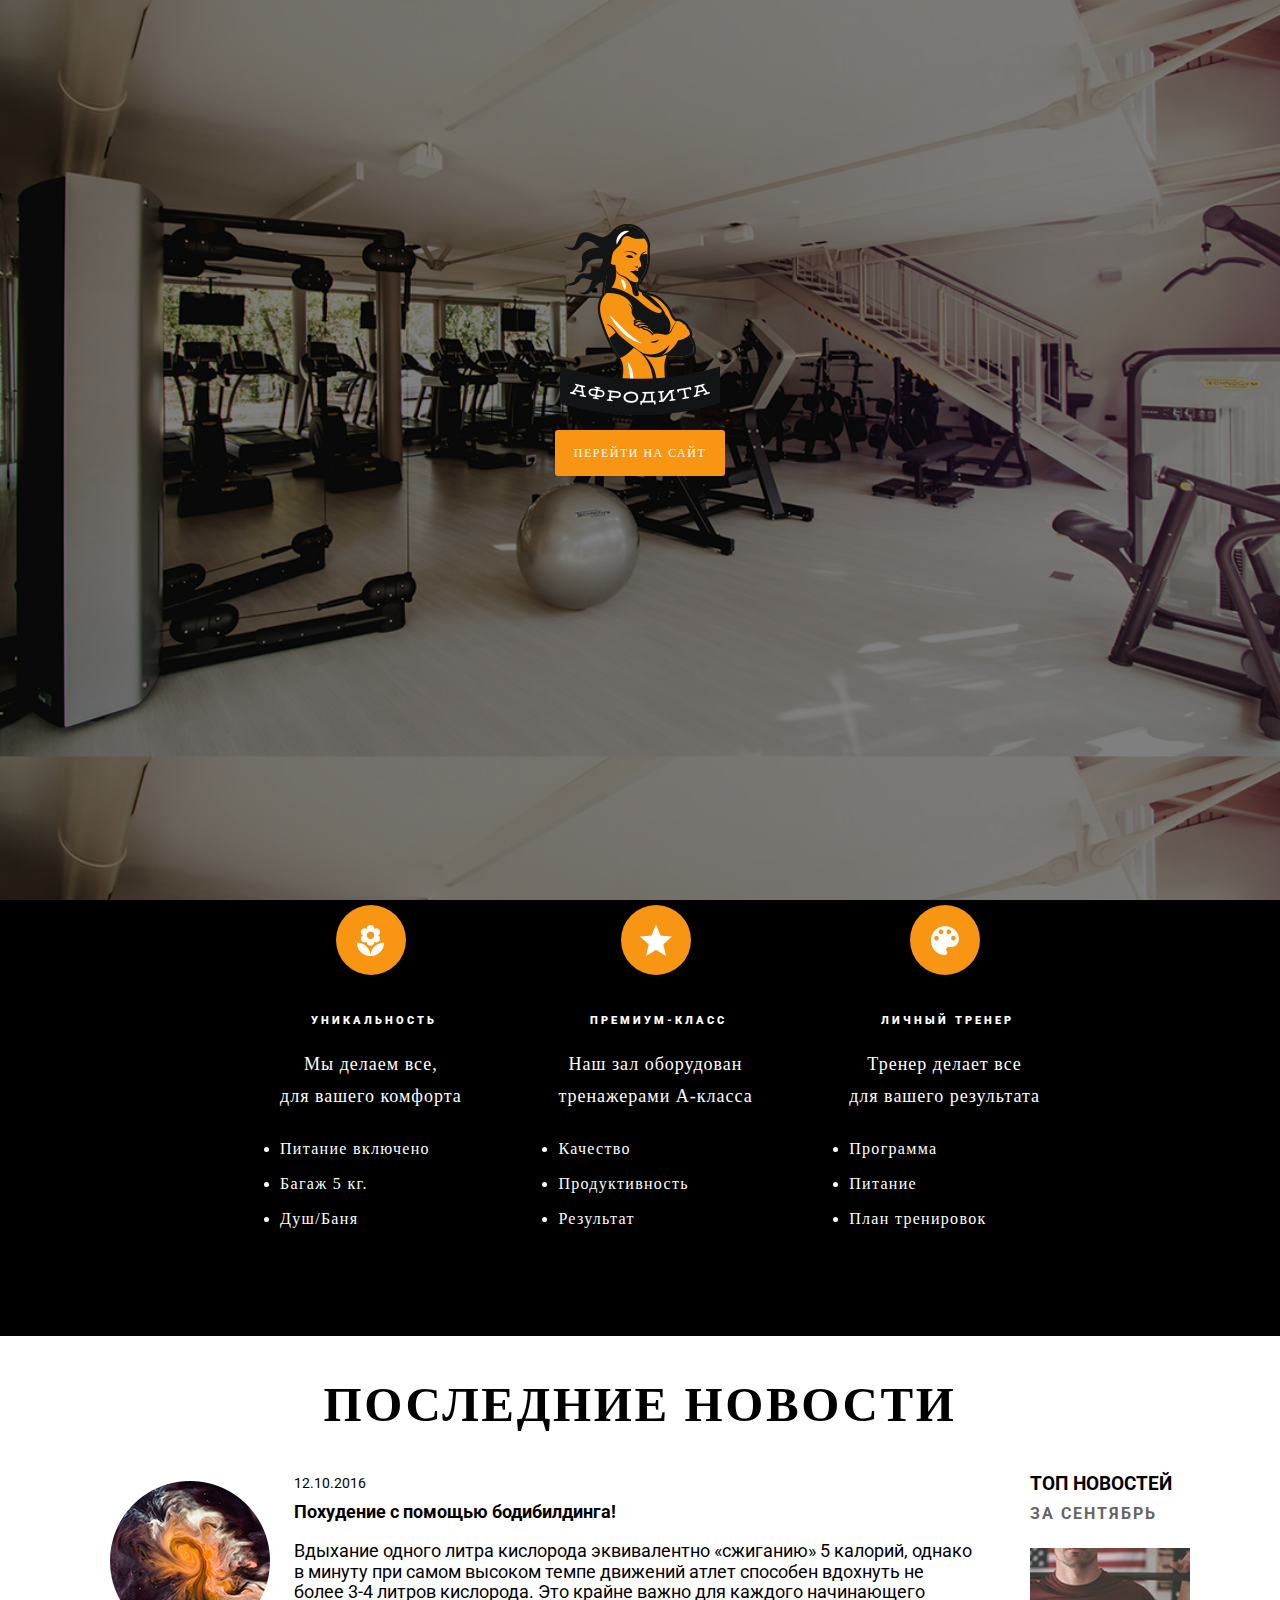
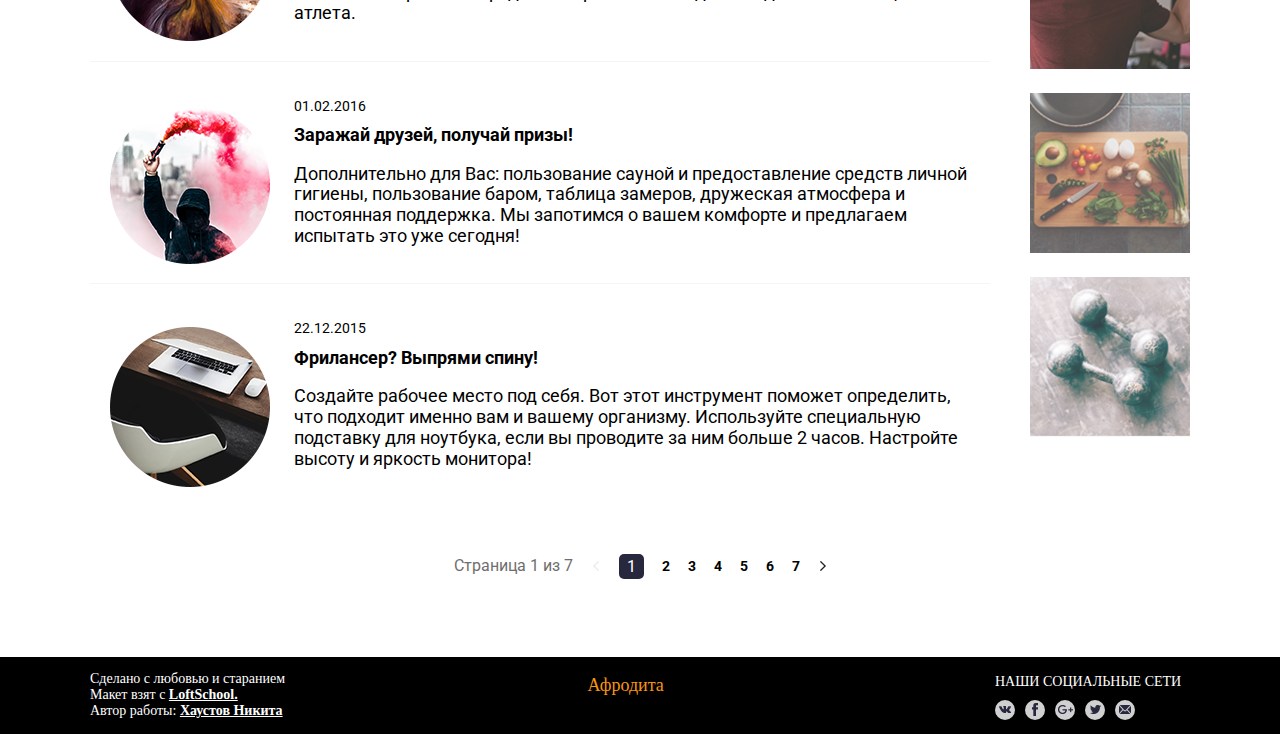
==== commit 87c96507: "third page commit" ====
--- a/Afrodita/index.html
+++ b/Afrodita/index.html
@@ -219,5 +219,21 @@
         </div>
         </div>
     </footer>
+
+
+    <div id="bg_popup">
+        <div id="popup">
+     
+      <a class="close" href="#" title="Закрыть" onclick="document.getElementById('bg_popup').style.display='none'; return false;">Перейти на сайт</a>
+      </div>
+      </div>  
+
+
+    <script type="text/javascript">
+        var delay_popup = 100;
+        setTimeout("document.getElementById('bg_popup').style.display='block'", delay_popup);
+    </script>  
+
+
 </body>
 </html>--- a/Afrodita/css/style.css
+++ b/Afrodita/css/style.css
@@ -204,6 +204,9 @@
     color: #ffffff;
     list-style: none;
     padding-bottom: 84px;
+
+    margin-left: 150px;
+    margin-right: 150px;
 }
 
 .features-circle {
@@ -494,4 +497,478 @@
 .social-button:hover,
 .social-button:focus {
     background-color: #f89513;
-}+}
+
+/* Comments paage */
+
+.wrapper-info {
+    width: 1100px;
+    height: 176px;
+
+    background-image: url(/Afrodita/img/bakground.info.png);
+    background-position: center;
+    background-repeat: no-repeat;
+}
+
+.wrapper-info p {
+    font-size: 18px;
+    line-height: 30px;
+    color: white;
+    margin-left: 200px;
+    margin-right: 200px;
+    padding-top: 30px;
+    margin-top: 50px;
+}
+
+.wrapper-info a {
+    color: #f89513;
+    font-weight: bold;
+}
+
+.avatar-place {
+    width: 160px;
+    height: 160px;
+    background-color: #f5f5f5;
+    border-radius: 50%;
+
+    background-image: url(/Afrodita/img/feedback3.png);
+    background-position: center;
+    background-repeat: no-repeat;
+}
+
+.feedback-wrapper {
+    margin-left: 108px;
+    margin-right: 108px;
+}
+
+.news-block-img2 {
+    margin-bottom: 39px;
+}
+
+.feedback-header {
+    font-size: 49px;
+    font-family: 'open_sansbold';
+    margin-top: 18px;
+    margin-left: 110px;
+    text-transform: uppercase;
+    letter-spacing: 2.5px;
+}
+
+.breadcrumbs {
+    display: flex;
+    
+    width: 135px;
+    padding: 0;
+    margin-left: 110px;
+}
+
+.breadcrumbs li {
+    list-style: none;
+    font-family: 'open_sanslight_italic';
+}
+
+.breadcrumbs__list-link {
+    color: #f9aa42;
+    text-decoration: underline;
+}
+
+.breadcrumbs__list::after {
+    content: "/";
+    color: #666464;
+    opacity: .8;
+    font-family: 'open_sanslight_italic';
+    margin-left: 5px;
+}
+
+.breadcrumbs__list-active {
+    text-decoration: none;
+    color: #666464;
+    margin-left: 5px;
+}
+
+/* Form */
+
+.form__comments {
+    max-width: 561px;
+    border-radius: 3px;
+    background: #f5f5f5;
+    margin: 0 auto;
+    margin-top: 60px;
+    margin-bottom: 60px;
+    position: relative;
+    font-family: open_sanslight;
+    padding: 42px 70px 50px 70px; 
+}
+
+.form__title {
+    font-size: 49px;
+    font-family: 'open_sansbold';
+}
+
+
+.form__input--field {
+    width: 270px;
+    height: 45px; 
+    border: none;
+    border-radius: 3px;
+    outline: 0;
+    padding-left: 12px;
+    padding-right: 12px;
+}
+
+.form__input {
+    display: inline-block;
+    margin-top: 16px;
+}
+
+.form__input--field {
+    box-sizing: border-box;
+}
+
+.form__input--field:focus {
+    border: 0.5px solid #f9aa42;
+}
+
+.form__input--message:focus {
+    border: 0.5px solid #f9aa42;
+}
+
+.form__input:first-child {
+    margin-right: 16px;
+}
+
+.form__inputs {
+    margin-bottom: 18px;
+}
+
+.form__input--signature {
+    display: block;
+    font-weight: 600;
+    color: #3f3d3d;
+    margin-bottom: 6px;
+}
+
+.form__input--message {
+    width: 560px;
+    height: 90px;
+    border-radius: 3px;
+    border: none;
+    box-sizing: border-box;
+    outline: none;
+    padding-left: 10px;
+    padding-top: 8px;
+    padding-bottom: 4px;
+    padding-right: 10px;
+    letter-spacing: .3px;
+    resize: none;
+    color: #221f1f;
+}
+
+.form-input {
+    display: inline-block;
+    margin-top: 16px;
+}
+
+.radiobutton__radio--label {
+    margin-bottom: 9px;
+}
+
+.radiobutton__radio {
+    display: inline-block;
+}
+
+.radiobutton__button {
+    display: inline-block;
+    float: right;
+    margin-top: 18px;
+}
+
+.button {
+    width: 125px;
+    height: 45px;
+    color: white;
+    background: #1c1f1d;
+    border: none;
+    border-radius: 3px;
+    font-size: 12px;
+    font-family: 'open_sansbold';
+    text-transform: uppercase;
+    letter-spacing: 1.5px;
+}
+
+.button:hover,
+.button:focus {
+    background-color: #f9aa42;
+    cursor: pointer;
+}
+
+.label--radio {
+    cursor: pointer;
+    display: inline-block;
+}
+
+.radio {
+    width: 20px;
+    height: 20px;
+    color: red;
+    background: red;
+    vertical-align: middle;
+    cursor: pointer;
+    opacity: 0;
+    position: absolute;
+}
+
+
+
+.radio:checked ~ .radio__text {
+    color: #f89513;
+}
+
+.label--radio:last-child {
+    margin-left: 18px;
+}
+
+.radio__styles {
+    background: url(/Afrodita/img/Ellipse2.png) no-repeat;
+    display: inline-block;
+    width: 20px;
+    height: 20px;
+    padding-left: 4px;
+}
+
+.radio:checked ~ .radio__styles {
+    background: url(/Afrodita/img/Ellipse3.png) no-repeat;
+    display: inline-block;
+    width: 20px;
+    height: 20px;
+    padding-left: 4px;
+}
+
+
+.radio__text {
+    display: inline-block;
+    vertical-align: 4px;
+}
+
+.form__radiobutton {
+display: flex;
+justify-content: space-between;
+}
+
+/* Services page */
+
+.services-list {
+    display: flex;
+    justify-content: space-between;
+    flex-wrap: wrap;
+    list-style: none;
+
+    margin: 0;
+    padding: 0;
+    margin-left: 110px;
+    margin-right: 110px;
+}
+
+.services-item {
+    width: 250px;
+}
+
+.services-item p {
+    font-family: open_sanslight;
+    font-size: 14.02px;
+    line-height: 20px;
+    color: #bcbcbc;
+
+    margin-bottom: 50px;
+}
+
+.services-item h3 {
+    margin-top: 25px;
+    margin-bottom: 10px;
+}
+
+.services-header {
+    font-size: 49px;
+    font-family: 'open_sansbold';
+    margin-top: 18px;
+    margin-left: 110px;
+    text-transform: uppercase;
+    letter-spacing: 2.5px;
+}
+
+.partners-list {
+    display: flex;
+    justify-content: space-between;
+    flex-wrap: wrap;
+    list-style: none;
+
+    margin: 0;
+    padding: 0;
+    margin-left: 110px;
+    margin-right: 110px;
+}
+
+.partners-item {
+    display: flex;
+    align-items: center;
+    width:250px;
+    height: 100px;
+    margin-bottom: 40px;
+}
+
+.parners-logo {
+    display: block;
+    margin: 0 auto;
+}
+
+.flamingo-black {
+    background-image: url(/Afrodita/img/flamingo-black.png);
+    background-position: center;
+    background-repeat: no-repeat;
+}
+
+
+.flamingo-black:hover,
+.flamingo-black:focus {
+    background-image: url(/Afrodita/img/flamingo.png);
+    background-position: center;
+    background-repeat: no-repeat;
+    cursor: pointer;
+}
+
+.malibu-black {
+    background-image: url(/Afrodita/img/malibu-black.png);
+    background-position: center;
+    background-repeat: no-repeat;
+}
+
+.malibu-black:hover,
+.malibu-black:focus {
+    background-image: url(/Afrodita/img/malibu.png);
+    background-position: center;
+    background-repeat: no-repeat;
+    cursor: pointer;
+}
+
+
+.lion-black {
+    background-image: url(/Afrodita/img/lion-black.png);
+    background-position: center;
+    background-repeat: no-repeat;
+}
+
+.lion-black:hover,
+.lion-black:focus {
+    background-image: url(/Afrodita/img/lion.png);
+    background-position: center;
+    background-repeat: no-repeat;
+    cursor: pointer;
+}
+
+
+.arni-black {
+    background-image: url(/Afrodita/img/arni-black.png);
+    background-position: center;
+    background-repeat: no-repeat;
+}
+
+.arni-black:hover,
+.arni-black:focus {
+    background-image: url(/Afrodita/img/arni.png);
+    background-position: center;
+    background-repeat: no-repeat;
+    cursor: pointer;
+}
+
+.grif-black {
+    background-image: url(/Afrodita/img/grif-black.png);
+    background-position: center;
+    background-repeat: no-repeat;
+}
+
+.grif-black:hover,
+.grif-black:focus {
+    background-image: url(/Afrodita/img/grif.png);
+    background-position: center;
+    background-repeat: no-repeat;
+    cursor: pointer;
+}
+
+
+.atletiko-black {
+    background-image: url(/Afrodita/img/atletiko-black.png);
+    background-position: center;
+    background-repeat: no-repeat;
+}
+
+.atletiko-black:hover,
+.atletiko-black:focus {
+    background-image: url(/Afrodita/img/atletiko.png);
+    background-position: center;
+    background-repeat: no-repeat;
+    cursor: pointer;
+}
+
+#bg_popup{
+    background-color: rgba(0, 0, 0, 0.8);
+    background-image: url(/Afrodita/img/gym.png);
+    -moz-background-size: 100%; /* Firefox 3.6+ */
+    -webkit-background-size: 100%; /* Safari 3.1+ и Chrome 4.0+ */
+    -o-background-size: 100%; /* Opera 9.6+ */
+    background-size: 100%; /* Современные браузеры */
+    display: none;
+    position: fixed;
+    z-index: 99999;
+    top: 0;
+    right: 0;
+    bottom: 0;
+    left: 0;
+    }
+      
+    #popup {
+    background-image: url(/Afrodita/img/big-logo.png);
+    background-position: center;
+    background-repeat:no-repeat;
+    margin: 0 auto;
+    margin-top: 160px;
+    padding: 5px 20px 13px 20px;
+    
+    position: relative;
+    width: 210px;
+    height: 300px;
+    vertical-align: middle;
+    text-align: center;
+    }
+      
+    .close{
+    display:block;
+    position:absolute;
+
+    width: 170px;
+    height: 46px;
+    color: white;
+    border: none;
+    border-radius: 3px;
+    font-size: 12px;
+    font-family: 'open_sansbold';
+    text-transform: uppercase;
+    letter-spacing: 1.5px;
+    text-align: center;
+    line-height: 46px;
+    margin: 0 auto;
+    left: 40px;
+    top: 270px;
+
+    color:#fff;
+    background:#f89513;
+    cursor:pointer;
+    -webkit-border-radius: 3px;
+    -moz-border-radius: 3px;
+    -ms-border-radius: 3px;
+    -o-border-radius: 3px;
+    border-radius: 3px;
+   
+    }
+    .close:hover {
+    background-color:#131415;
+    } 